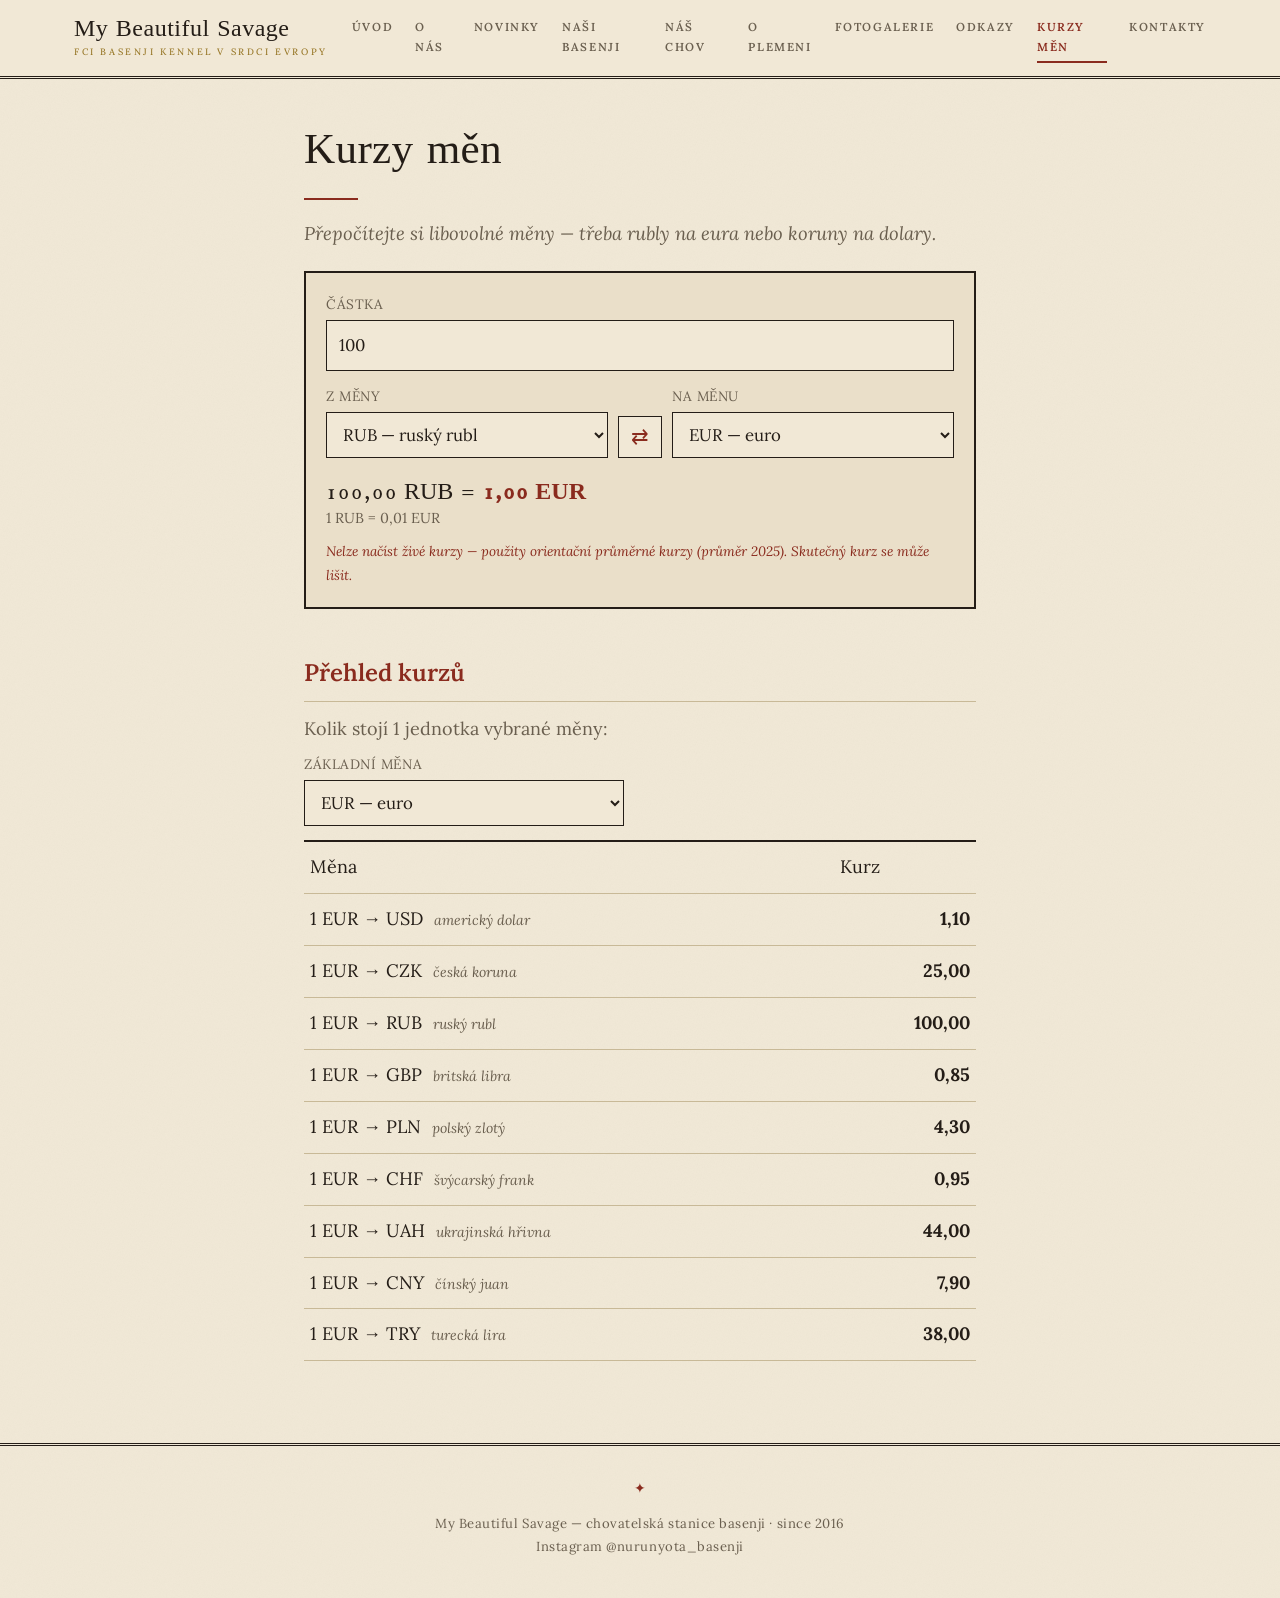
==== kurzy.html @ 221fa79c "Add currency converter page (Kurzy měn) with live rates and average fallback Co-Authored-By: Claude " ====
<!DOCTYPE html>
<html lang="cs">
<head>
  <meta charset="utf-8">
  <meta name="viewport" content="width=device-width, initial-scale=1">
  <title>Kurzy měn — Nuru Nyota</title>
  <meta name="description" content="Chovatelská stanice basenji — Kurzy měn — Nuru Nyota">
  <link rel="stylesheet" href="fonts.css">
  <link rel="stylesheet" href="styles.css">
</head>
<body>
  <!-- Шапка вставляется из app.js -->
  <div id="site-header"></div>

  <main><div class="wrap"><div id="content"></div></div></main>

  <!-- Подвал вставляется из app.js -->
  <div id="site-footer"></div>

  <script src="data.js"></script>
  <script src="app.js"></script>
  <script>
    renderChrome('kurzy');
    renderKurzy(document.getElementById('content'));
  </script>
</body>
</html>
---- fonts.css ----
/* fonts.css — встроенные шрифты (Lora + GFS Baskerville), подмножество для чешского.
   Ничего не грузится из интернета: сайт самодостаточен и офлайн. */

@font-face {
  font-family: "Lora";
  font-style: normal;
  font-weight: 400 700;
  font-display: swap;
  src: url("[data-uri]") format("woff");
}
@font-face {
  font-family: "Lora";
  font-style: italic;
  font-weight: 400 700;
  font-display: swap;
  src: url("[data-uri]") format("woff");
}
@font-face {
  font-family: "Baskerville Display";
  font-style: normal;
  font-weight: 400;
  font-display: swap;
  src: url("[data-uri]") format("woff");
}
---- styles.css ----
/* =========================================================================
   MY BEAUTIFUL SAVAGE — basenji
   styles.css — эстетика «издательский полевой дневник»
   Тёплая бумага с зерном · чернильный + оксбладно-красный · Baskerville + Lora
   Цвета/шрифты — в :root. Структуру данных не трогаем (всё в data.js).
   ========================================================================= */

:root {
  /* --- ПАЛИТРА --- */
  --paper:     #f1e8d6;   /* тёплая бумага (фон) */
  --paper-2:   #eadfC9;   /* панели, таблицы */
  --paper-3:   #e6d9bf;   /* заливка плашек */
  --ink:       #241d17;   /* основной текст (тёмная умбра) */
  --ink-soft:  #6a5f4f;   /* второстепенный текст */
  --accent:    #8a2b1e;   /* оксбладно-красный (окрас басенджи) */
  --accent-2:  #b0472a;   /* тёплый ржавый (ховер) */
  --gold:      #9a7a2c;   /* охра (надзаголовки, метки) */
  --line:      #c8b997;   /* тёплая волосяная линия */
  --line-ink:  #241d17;   /* чернильная линия */

  /* --- ШРИФТЫ --- */
  --display: "Baskerville Display", "GFS Baskerville", Georgia, "Times New Roman", serif;
  --serif:   "Lora", Georgia, "Times New Roman", serif;

  --maxw: 720px;          /* ширина колонки контента */
  --maxw-head: 1180px;    /* ширина шапки */
}

* { box-sizing: border-box; }
html { -webkit-text-size-adjust: 100%; }

body {
  margin: 0;
  font-family: var(--serif);
  font-size: 18px;
  line-height: 1.72;
  color: var(--ink);
  background-color: var(--paper);
  /* зерно бумаги — лёгкий монохромный шум поверх цвета */
  background-image:
    url("data:image/svg+xml,%3Csvg xmlns='http://www.w3.org/2000/svg' width='150' height='150'%3E%3Cfilter id='n'%3E%3CfeTurbulence type='fractalNoise' baseFrequency='0.85' numOctaves='2' stitchTiles='stitch'/%3E%3CfeColorMatrix type='saturate' values='0'/%3E%3C/filter%3E%3Crect width='150' height='150' filter='url(%23n)' opacity='0.05'/%3E%3C/svg%3E");
}

img { max-width: 100%; display: block; }

a { color: var(--accent); text-decoration: none; }
a:hover { color: var(--accent-2); text-decoration: underline; text-underline-offset: 3px; }

/* ---------- КОНТЕЙНЕР ---------- */
.wrap { max-width: var(--maxw); margin: 0 auto; padding: 0 24px; }

/* ---------- ШАПКА ---------- */
.site-header {
  background: rgba(241,232,214,.9);
  backdrop-filter: blur(3px);
  border-bottom: 3px double var(--line-ink);
  position: sticky; top: 0; z-index: 50;
  animation: fadeIn .7s ease both;
}
.site-header .wrap {
  max-width: var(--maxw-head);
  display: flex; align-items: center; justify-content: space-between;
  gap: 24px; min-height: 76px;
}
.brand {
  font-family: var(--display);
  font-weight: 400;
  font-size: 1.5rem;
  letter-spacing: .5px;
  color: var(--ink);
  white-space: nowrap; flex-shrink: 0; line-height: 1;
}
.brand:hover { text-decoration: none; color: var(--accent); }
.brand small {
  display: block;
  font-family: var(--serif);
  font-weight: 500;
  font-size: .58rem;
  letter-spacing: .28em;
  text-transform: uppercase;
  color: var(--gold);
  margin-top: 6px;
}

.nav-toggle {
  border: 1px solid var(--line-ink); background: transparent;
  width: 44px; height: 40px; display: none;
  align-items: center; justify-content: center; cursor: pointer; color: var(--ink);
}
.nav-toggle span, .nav-toggle span::before, .nav-toggle span::after {
  content: ""; display: block; width: 22px; height: 1.5px; background: currentColor; position: relative;
}
.nav-toggle span::before { position: absolute; top: -7px; }
.nav-toggle span::after  { position: absolute; top: 7px; }

.site-nav ul { list-style: none; display: flex; gap: 22px; margin: 0; padding: 0; }
.site-nav a {
  display: block; padding: 4px 0;
  color: var(--ink-soft);
  font-size: .72rem; font-weight: 600;
  letter-spacing: .14em; text-transform: uppercase;
  border-bottom: 2px solid transparent;
  transition: color .18s ease, border-color .18s ease;
}
.site-nav a:hover { color: var(--accent); text-decoration: none; border-color: var(--line); }
.site-nav a.active { color: var(--accent); border-color: var(--accent); }

/* ---------- ПОДВАЛ ---------- */
.site-footer {
  border-top: 3px double var(--line-ink);
  margin-top: 72px; padding: 30px 0 40px;
  color: var(--ink-soft); font-size: .82rem; text-align: center;
  letter-spacing: .04em;
}
.site-footer .wrap::before {
  content: "✦"; display: block; color: var(--accent); font-size: .9rem; margin-bottom: 12px;
}
.site-footer a { color: var(--ink-soft); }

/* ---------- ТИПОГРАФИКА ---------- */
main { padding: 46px 0 10px; position: relative; z-index: 1; }
#content { animation: riseIn .6s ease both; }

h1, h2, h3 { font-weight: 600; }
h1 { font-family: var(--display); font-weight: 400; font-size: 2.7rem; line-height: 1.1; letter-spacing: .3px; margin: .1em 0 .5em; }
h2 {
  font-size: 1.5rem; color: var(--accent); margin: 1.8em 0 .5em; padding-bottom: .3em;
  border-bottom: 1px solid var(--line);
}
h3 { font-size: 1.18rem; margin: 1.1em 0 .35em; }

p { margin: 0 0 1.1em; }

/* Надзаголовок-«эйброу» над заголовком страницы (текст задаётся ниже по data-page) */
.page-title { margin-bottom: .5em; }
.page-title::before {
  display: block;
  font-family: var(--serif); font-weight: 600;
  font-size: .72rem; letter-spacing: .26em; text-transform: uppercase;
  color: var(--gold); margin-bottom: .7em;
}
.page-title::after {
  content: ""; display: block; width: 54px; height: 2px; background: var(--accent); margin-top: .5em;
}
body[data-page="onas"]     .page-title::before { content: "Kdo jsme"; }
body[data-page="novinky"]  .page-title::before { content: "Deník stanice"; }
body[data-page="dogs"]     .page-title::before { content: "Naše smečka"; }
body[data-page="chov"]     .page-title::before { content: "Odchovy"; }
body[data-page="plemeni"]  .page-title::before { content: "Plemeno"; }
body[data-page="galerie"]  .page-title::before { content: "Obrazová příloha"; }
body[data-page="odkazy"]   .page-title::before { content: "Přátelé a kluby"; }
body[data-page="kontakty"] .page-title::before { content: "Ozvěte se"; }

.lead { font-style: italic; color: var(--ink-soft); font-size: 1.16rem; margin-top: -.2em; }

hr.soft { border: none; border-top: 1px solid var(--line); margin: 40px 0; }

/* ---------- ФОТО-ПЛАСТИНА ---------- */
.photo {
  position: relative;
  background-color: var(--paper-3);
  background-image:
    url("data:image/svg+xml,%3Csvg xmlns='http://www.w3.org/2000/svg' width='120' height='120'%3E%3Cfilter id='n'%3E%3CfeTurbulence type='fractalNoise' baseFrequency='0.9' numOctaves='2'/%3E%3CfeColorMatrix type='saturate' values='0'/%3E%3C/filter%3E%3Crect width='120' height='120' filter='url(%23n)' opacity='0.06'/%3E%3C/svg%3E");
  border: 1px solid var(--line-ink);
  box-shadow: inset 0 0 0 6px var(--paper), inset 0 0 0 7px var(--line);
  color: var(--ink-soft); font-style: italic; letter-spacing: .02em;
  display: flex; align-items: center; justify-content: center; text-align: center;
  font-size: .9rem; padding: 18px; aspect-ratio: 4 / 3;
}

/* ---------- ГЛАВНАЯ (ÚVOD) ---------- */
.hero { text-align: center; padding: 30px 0 8px; }
.hero::before {
  content: "Chovatelská stanice basenji"; display: block;
  font-weight: 600; font-size: .72rem; letter-spacing: .28em; text-transform: uppercase;
  color: var(--gold); margin-bottom: 18px;
}
.hero .kennel {
  font-family: var(--display); font-weight: 400;
  font-size: clamp(2.8rem, 8vw, 4.6rem); line-height: 1; letter-spacing: .5px;
  margin: 0; color: var(--ink);
}
.hero .kennel-sub {
  display: inline-block; margin-top: 20px; padding-top: 16px;
  border-top: 1px solid var(--line);
  color: var(--ink-soft); text-transform: uppercase; letter-spacing: .28em; font-size: .72rem;
}
.hero + div .photo { box-shadow: inset 0 0 0 8px var(--paper), inset 0 0 0 9px var(--line); }

.ig-callout {
  border-top: 1px solid var(--line); border-bottom: 1px solid var(--line);
  padding: 22px 20px; text-align: center; margin: 40px 0; font-style: italic; color: var(--ink-soft);
}
.ig-callout .ig-handle { font-style: normal; font-weight: 600; letter-spacing: .04em; }

/* ---------- НОВОСТИ — журнальные записи ---------- */
.news-item {
  display: grid; grid-template-columns: 132px 1fr; column-gap: 28px;
  border-top: 1px solid var(--line); padding: 22px 0 6px;
}
.news-item:first-of-type { border-top: 2px solid var(--line-ink); }
.news-item > * { grid-column: 2; }
.news-item .date {
  grid-column: 1; grid-row: 1;
  color: var(--gold); font-size: .72rem; font-weight: 600;
  letter-spacing: .12em; text-transform: uppercase; padding-top: .35em;
}
.news-item h3 { margin: 0 0 .3em; font-family: var(--serif); }
.news-item p { margin: 0 0 .2em; }
.news-item .photo { margin-top: 14px; max-width: 340px; }

/* ---------- СПИСОК СОБАК — музейные плашки ---------- */
.dog-grid { display: grid; grid-template-columns: repeat(2, 1fr); gap: 30px; }
.dog-card { display: block; color: var(--ink); }
.dog-card:hover { text-decoration: none; }
.dog-card:hover .photo { box-shadow: inset 0 0 0 6px var(--paper), inset 0 0 0 7px var(--accent); }
.dog-card .photo { aspect-ratio: 4/3; }
.dog-card .dog-card-body { padding: 14px 4px 0; text-align: center; }
.dog-card .dog-name { font-family: var(--display); font-size: 1.25rem; }
.dog-card .dog-call { display: block; color: var(--accent); font-style: italic; margin-top: 2px; }
.dog-card .dog-meta {
  color: var(--ink-soft); font-size: .68rem; letter-spacing: .12em;
  text-transform: uppercase; margin-top: 8px;
}

/* ---------- КАРТОЧКА СОБАКИ — «карта экземпляра» ---------- */
.dog-photos { display: grid; grid-template-columns: 1fr 1fr; gap: 18px; margin: 12px 0 26px; }
.data-list { margin: 0 0 10px; padding: 0; border-top: 2px solid var(--line-ink); }
.data-list div { display: flex; gap: 16px; padding: 11px 0; border-bottom: 1px solid var(--line); }
.data-list dt {
  font-weight: 600; min-width: 190px; color: var(--ink-soft);
  font-size: .7rem; letter-spacing: .14em; text-transform: uppercase; padding-top: .18em;
}
.data-list dd { margin: 0; color: var(--ink); font-size: 1.02rem; }
.badge {
  display: inline-block; font-size: .68rem; letter-spacing: .12em; text-transform: uppercase;
  padding: 2px 10px; border: 1px solid #4f7a3f; color: #3f6b30; background: transparent;
}
.badge.carrier { border-color: var(--accent-2); color: var(--accent-2); }

.results-list { list-style: none; padding: 0; margin: 0; }
.results-list li { padding: 9px 0 9px 22px; border-bottom: 1px dotted var(--line); position: relative; }
.results-list li::before { content: "—"; position: absolute; left: 0; color: var(--gold); }

.back-link {
  font-size: .7rem; letter-spacing: .16em; text-transform: uppercase; font-weight: 600;
}

/* ---------- ПОМЁТЫ — «дневник» ---------- */
.litter {
  border-top: 3px double var(--line-ink); border-bottom: 1px solid var(--line);
  padding: 26px 0 30px; margin-bottom: 34px;
}
.litter .litter-head h2 { margin-top: 0; border: none; color: var(--ink); font-family: var(--display); font-weight: 400; font-size: 1.9rem; }
.litter .litter-date { color: var(--gold); font-size: .72rem; letter-spacing: .14em; text-transform: uppercase; margin-bottom: .3em; }

.puppy { border-top: 1px solid var(--line); padding-top: 18px; margin-top: 20px; }
.puppy .puppy-top { display: flex; flex-wrap: wrap; gap: 4px 14px; align-items: baseline; }
.puppy .pup-name { font-family: var(--display); font-size: 1.3rem; }
.puppy .pup-nick { color: var(--accent); font-style: italic; }
.puppy .pup-mini { color: var(--ink-soft); font-size: .82rem; letter-spacing: .04em; margin-top: 2px; }

/* Бухгалтерская таблица весов */
table.weights { width: 100%; border-collapse: collapse; margin-top: 14px; font-size: .92rem; }
table.weights caption { text-align: left; }
table.weights th, table.weights td { padding: 7px 4px; border-bottom: 1px solid var(--line); }
table.weights thead th {
  border-bottom: 1.5px solid var(--line-ink);
  font-size: .64rem; letter-spacing: .16em; text-transform: uppercase; color: var(--ink-soft); font-weight: 600;
}
table.weights th { text-align: left; }
table.weights td:last-child, table.weights th:last-child { text-align: right; font-variant-numeric: oldstyle-nums; }
table.weights tbody tr:nth-child(odd) td { background: rgba(200,185,151,.14); }

.parents-box {
  margin-top: 22px; padding: 16px 20px; background: var(--paper-2); border: 1px solid var(--line);
  font-size: .96rem;
}
.parents-box b {
  display: inline-block; color: var(--gold); font-weight: 600;
  font-size: .7rem; letter-spacing: .18em; text-transform: uppercase; margin-bottom: 6px;
}

/* ---------- ГАЛЕРЕЯ ---------- */
.gallery-album { margin-bottom: 40px; }
.gallery-album h2 { font-family: var(--display); font-weight: 400; color: var(--ink); font-size: 1.5rem; }
.gallery-grid { display: grid; grid-template-columns: repeat(3, 1fr); gap: 16px; }

/* ---------- ССЫЛКИ ---------- */
.links-list { list-style: none; padding: 0; margin: 0; border-top: 2px solid var(--line-ink); }
.links-list li { padding: 15px 0; border-bottom: 1px solid var(--line); }
.links-list li a { font-family: var(--display); font-size: 1.2rem; }
.links-list .link-note { color: var(--ink-soft); font-style: italic; font-size: .92rem; }

/* ---------- КОНТАКТЫ ---------- */
.contact-block { line-height: 2.1; border-top: 2px solid var(--line-ink); padding-top: 18px; }
.contact-block > div { border-bottom: 1px solid var(--line); padding: 6px 0; }
.contact-block .label {
  color: var(--gold); display: inline-block; min-width: 120px;
  font-size: .7rem; letter-spacing: .16em; text-transform: uppercase; font-weight: 600;
}
.map-embed {
  border: 1px solid var(--line-ink);
  box-shadow: inset 0 0 0 6px var(--paper), inset 0 0 0 7px var(--line);
  overflow: hidden; margin: 26px 0; aspect-ratio: 16 / 9; background: var(--paper-3);
}
.map-embed iframe { width: 100%; height: 100%; border: 0; }

/* ---------- АНИМАЦИИ ---------- */
@keyframes riseIn { from { opacity: 0; transform: translateY(14px); } to { opacity: 1; transform: none; } }
@keyframes fadeIn { from { opacity: 0; } to { opacity: 1; } }
.hero > * { animation: riseIn .7s ease both; }
.hero::before { animation-delay: .05s; }
.hero .kennel { animation-delay: .15s; }
.hero .kennel-sub { animation-delay: .3s; }
@media (prefers-reduced-motion: reduce) {
  *, .hero > *, #content, .site-header { animation: none !important; }
}

/* =========================================================================
   АДАПТИВ
   ========================================================================= */
/* меню в гамбургер, когда не помещается в строку (уточняется скриптом) */
@media (max-width: 920px) {
  .nav-toggle { display: flex; }
  .site-nav {
    position: absolute; top: 76px; left: 0; right: 0;
    background: var(--paper); border-bottom: 3px double var(--line-ink); display: none;
  }
  .site-nav.open { display: block; }
  .site-nav ul { flex-direction: column; gap: 0; padding: 6px 24px; }
  .site-nav a { padding: 14px 0; border-bottom: 1px solid var(--line); }
  .site-nav a.active { border-color: var(--accent); }
}

@media (max-width: 720px) {
  body { font-size: 17px; }
  .dog-grid { grid-template-columns: 1fr; gap: 26px; }
  .gallery-grid { grid-template-columns: repeat(2, 1fr); }
  .dog-photos { grid-template-columns: 1fr; }
  h1 { font-size: 2.1rem; }
  .news-item { grid-template-columns: 1fr; column-gap: 0; }
  .news-item .date { grid-column: 1; grid-row: auto; margin-bottom: 4px; }
  .news-item > * { grid-column: 1; }
  .data-list div { flex-direction: column; gap: 2px; }
  .data-list dt { min-width: 0; }
}

/* ---------- KURZY MĚN ---------- */
.fx-box { border: 2px solid var(--line-ink); background: var(--paper-2); padding: 20px; margin-bottom: 28px; }
.fx-field { display: block; font-size: .85rem; color: var(--ink-soft); letter-spacing: .04em; text-transform: uppercase; flex: 1; }
.fx-field input, .fx-field select {
  display: block; width: 100%; margin-top: 4px; padding: 10px 12px;
  font: inherit; font-size: 1.05rem; color: var(--ink);
  background: var(--paper); border: 1px solid var(--line-ink); border-radius: 0;
}
.fx-row { display: flex; align-items: flex-end; gap: 10px; margin-top: 14px; }
.fx-swap { font-size: 1.3rem; padding: 8px 12px; background: var(--paper); border: 1px solid var(--line-ink); color: var(--accent); cursor: pointer; }
.fx-swap:hover { background: var(--paper-3); }
.fx-result { margin-top: 20px; font-family: var(--display); font-size: 1.5rem; line-height: 1.3; }
.fx-result b { color: var(--accent); }
.fx-result small { display: block; font-family: var(--serif); font-size: .9rem; color: var(--ink-soft); }
.fx-status { margin-top: 12px; font-size: .85rem; font-style: italic; color: var(--ink-soft); }
.fx-status.fallback { color: var(--accent); }
.fx-sub { margin: 0 0 8px; color: var(--ink-soft); }
.fx-base { max-width: 320px; margin-bottom: 14px; }
.fx-table { width: 100%; border-collapse: collapse; border-top: 2px solid var(--line-ink); }
.fx-table th, .fx-table td { padding: 10px 6px; border-bottom: 1px solid var(--line); text-align: left; font-weight: normal; }
.fx-table td { text-align: right; font-weight: bold; }
.fx-table th span { color: var(--ink-soft); font-style: italic; font-size: .88rem; margin-left: 6px; }
@media (max-width: 520px) { .fx-row { flex-direction: column; align-items: stretch; } .fx-swap { align-self: center; } }
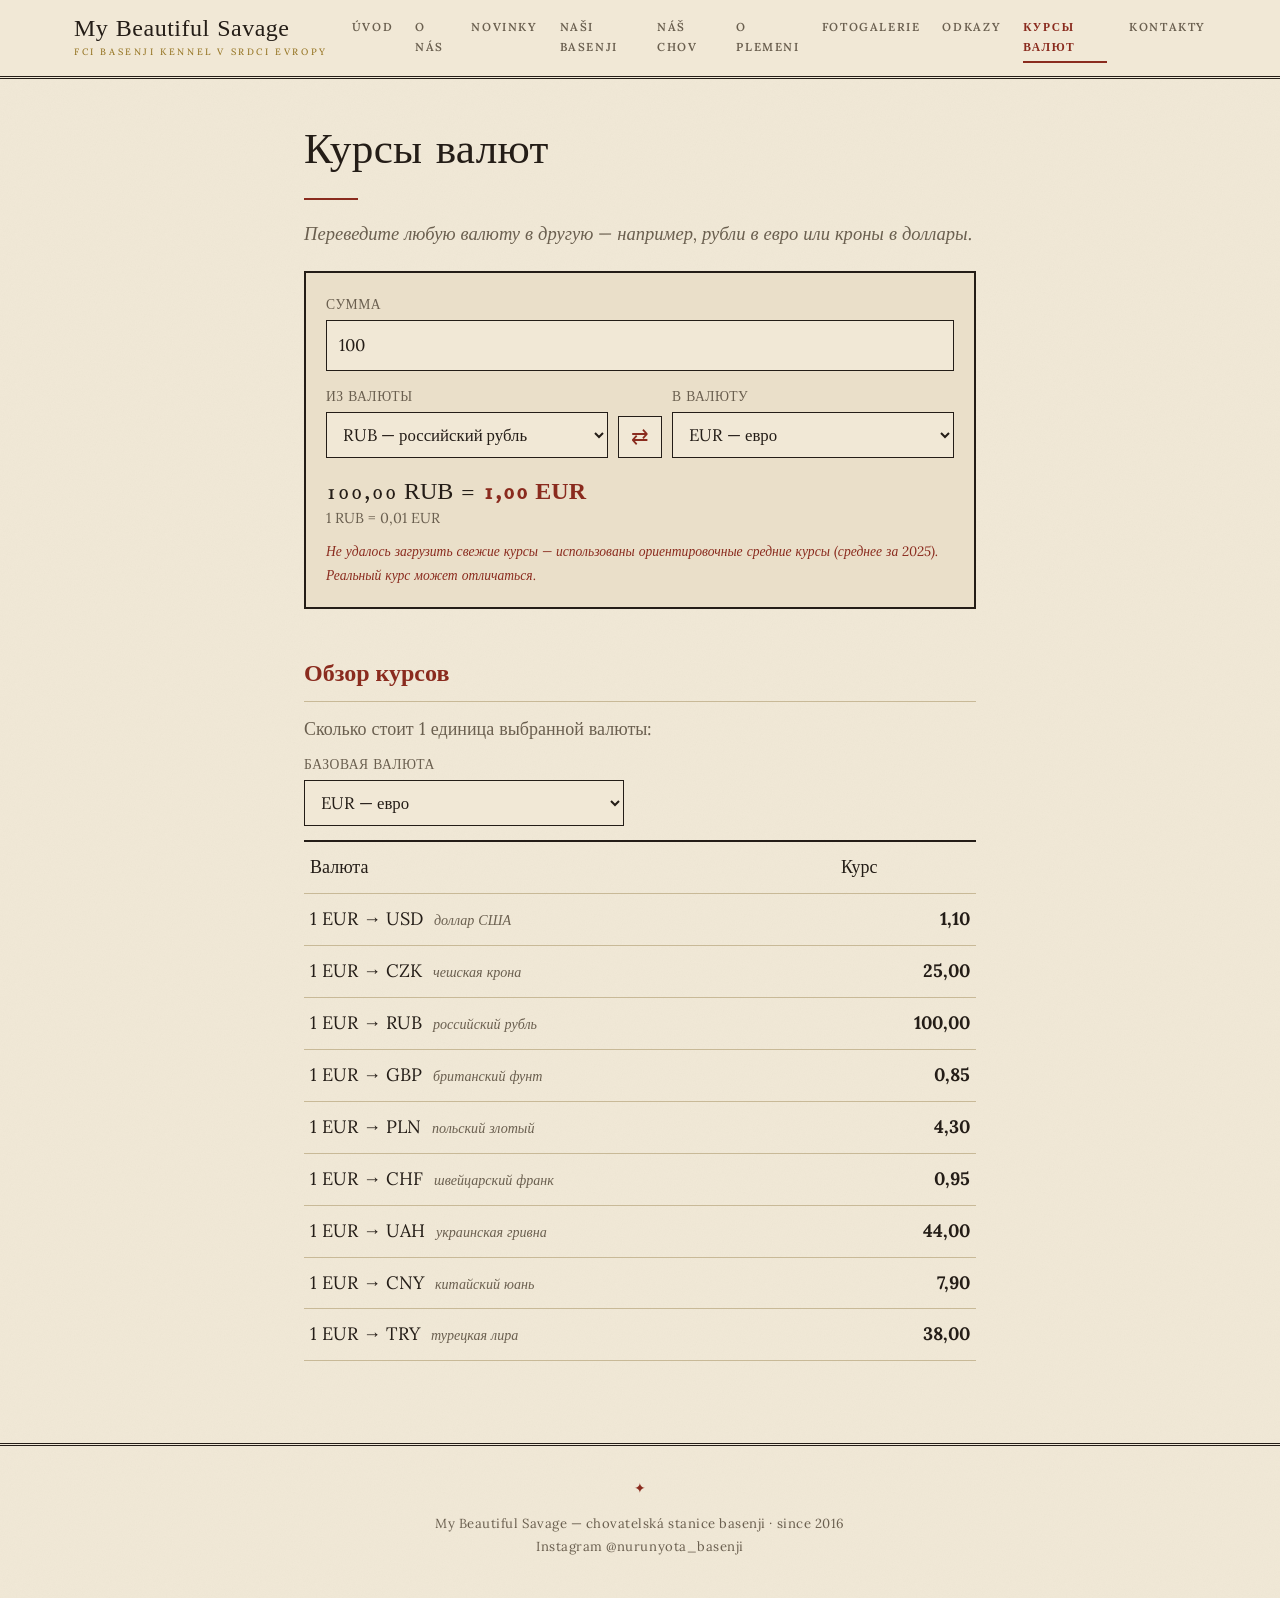
==== commit 929523f3: "Set kurzy.html lang to ru Co-Authored-By: Claude Sonnet 5.5 <noreply@anthropic.com> Claude-Session: " ====
--- a/kurzy.html
+++ b/kurzy.html
@@ -1,5 +1,5 @@
 <!DOCTYPE html>
-<html lang="cs">
+<html lang="ru">
 <head>
   <meta charset="utf-8">
   <meta name="viewport" content="width=device-width, initial-scale=1">
